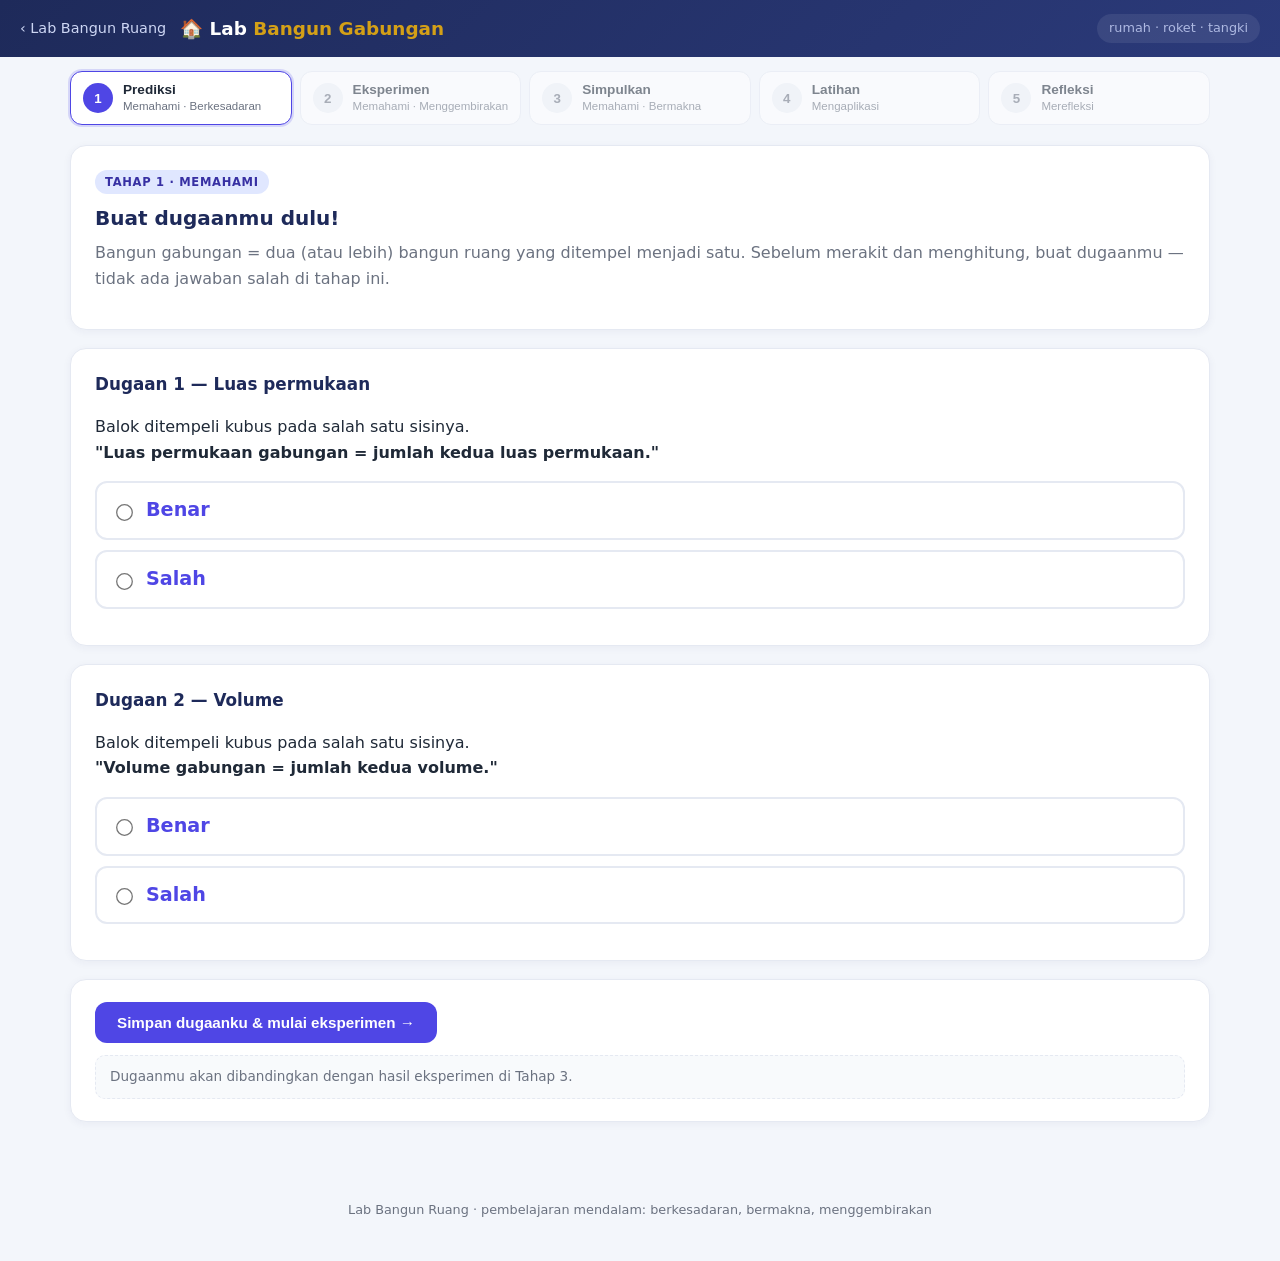
==== bangun-gabungan/index.html @ a7fea058 "Portal 6 lab: jaring-jaring, luas-permukaan, volume-brsd, bangun-gabungan, dunia-nyata Fondasi bersa" ====
<!DOCTYPE html>
<html lang="id">
<head>
<meta charset="UTF-8">
<meta name="viewport" content="width=device-width, initial-scale=1.0">
<title>Lab Bangun Gabungan — Lab Bangun Ruang</title>
<link rel="stylesheet" href="../assets/lab.css">
</head>
<body>

<header class="topbar">
  <a class="back" href="../index.html">‹ Lab Bangun Ruang</a>
  <div class="brand">🏠 Lab <b>Bangun Gabungan</b></div>
  <div class="sub">rumah · roket · tangki</div>
</header>

<nav class="stepper" id="stepper">
  <button class="step active" data-t="1"><span class="n">1</span><span class="t">Prediksi<small>Memahami · Berkesadaran</small></span></button>
  <button class="step" data-t="2" disabled><span class="n">2</span><span class="t">Eksperimen<small>Memahami · Menggembirakan</small></span></button>
  <button class="step" data-t="3" disabled><span class="n">3</span><span class="t">Simpulkan<small>Memahami · Bermakna</small></span></button>
  <button class="step" data-t="4" disabled><span class="n">4</span><span class="t">Latihan<small>Mengaplikasi</small></span></button>
  <button class="step" data-t="5" disabled><span class="n">5</span><span class="t">Refleksi<small>Merefleksi</small></span></button>
</nav>

<main>
<!-- ============ TAHAP 1 : PREDIKSI ============ -->
<section class="tahap active" id="tahap1">
  <div class="card">
    <span class="badge understand">Tahap 1 · Memahami</span>
    <h2>Buat dugaanmu dulu!</h2>
    <p class="lead">Bangun gabungan = dua (atau lebih) bangun ruang yang ditempel menjadi satu.
    Sebelum merakit dan menghitung, buat dugaanmu — tidak ada jawaban salah di tahap ini.</p>
  </div>
  <div class="card">
    <h3>Dugaan 1 — Luas permukaan</h3>
    <p>Balok ditempeli kubus pada salah satu sisinya.<br>
    <b>"Luas permukaan gabungan = jumlah kedua luas permukaan."</b></p>
    <div class="opts">
      <label class="opt"><input type="radio" name="p1" value="benar"><span class="big">Benar</span></label>
      <label class="opt"><input type="radio" name="p1" value="salah"><span class="big">Salah</span></label>
    </div>
  </div>
  <div class="card">
    <h3>Dugaan 2 — Volume</h3>
    <p>Balok ditempeli kubus pada salah satu sisinya.<br>
    <b>"Volume gabungan = jumlah kedua volume."</b></p>
    <div class="opts">
      <label class="opt"><input type="radio" name="p2" value="benar"><span class="big">Benar</span></label>
      <label class="opt"><input type="radio" name="p2" value="salah"><span class="big">Salah</span></label>
    </div>
  </div>
  <div class="card">
    <button class="btn btn-primary" id="btnPrediksi">Simpan dugaanku &amp; mulai eksperimen →</button>
    <div class="hint">Dugaanmu akan dibandingkan dengan hasil eksperimen di Tahap 3.</div>
  </div>
</section>

<!-- ============ TAHAP 2 : EKSPERIMEN ============ -->
<section class="tahap" id="tahap2">
  <div class="card">
    <span class="badge understand">Tahap 2 · Memahami</span>
    <h2>Eksperimen Bangun Gabungan</h2>
    <p class="lead">Rakit tiga bangun gabungan dalam 3D, tandai sisi yang menempel, lalu bedah hitungannya. Seret kanvas untuk memutar.</p>
    <div class="exp-pills" id="presetPills">
      <button class="pill active" data-p="rumah">🏠 Rumah</button>
      <button class="pill" data-p="roket">🚀 Roket</button>
      <button class="pill" data-p="tangki">🛢️ Tangki</button>
    </div>
    <div class="exp-pills" id="expPills">
      <button class="pill active" data-e="a">A · Rakit &amp; amati</button>
      <button class="pill" data-e="b">B · Bedah hitungan</button>
    </div>
  </div>
  <div class="lab-grid">
    <div class="canvas-wrap">
      <div class="canvas-tag" id="canvasTag">Rumah · rakit &amp; amati</div>
      <canvas id="c3d"></canvas>
      <div class="canvas-hint">seret untuk memutar · cubit/scroll untuk zoom</div>
    </div>
    <div>
      <div class="card" id="panelA">
        <h3>A · Rakit &amp; amati</h3>
        <p id="presetDesc"></p>
        <div class="btn-row">
          <button class="btn btn-primary" id="btnMark">🔴 Tandai sisi yang menempel</button>
        </div>
        <div id="volBox" style="margin-top:12px"></div>
        <div class="hint">Volume gabungan = jumlah volume tiap bagian. Tempelan <b>tidak</b> mengurangi volume — yang berkurang hanya luas permukaan!</div>
      </div>
      <div class="card" id="panelB" style="display:none">
        <h3>B · Bedah hitungan <span class="score-chip" id="bedahChip" style="display:none">✓ selesai</span></h3>
        <p>Preset: <b id="bedahPreset">Rumah</b></p>
        <div id="bedahBox"></div>
      </div>
      <div class="card">
        <button class="btn btn-primary" id="btnExpDone" disabled>Lanjut ke Simpulan →</button>
        <div class="hint" id="expHint">Lihat ketiga preset di A, lalu selesaikan bedah hitungan di B untuk membuka Tahap 3.</div>
      </div>
    </div>
  </div>
</section>

<!-- ============ TAHAP 3 : SIMPULKAN ============ -->
<section class="tahap" id="tahap3">
  <div class="card">
    <span class="badge understand">Tahap 3 · Memahami</span>
    <h2>Dugaanmu vs Kenyataan</h2>
    <div id="vsBox"></div>
  </div>
  <div class="card">
    <h3>📐 Konsep yang kita temukan</h3>
    <div class="formula">V gabungan = <span class="gold">V₁ + V₂ + …</span> &nbsp;·&nbsp; tempelan tidak mengurangi volume</div>
    <div class="formula">L gabungan = <span class="gold">L₁ + L₂ − 2 × L tempelan</span></div>
    <div class="eval"><strong>⚠️ Jebakan klasik!</strong> Sisi yang menempel <b>hilang dari pandangan</b> — satu sisi dari tiap bangun.
    Karena itu luas tempelan dikurangi <b>dua kali</b>. Inilah kesalahan paling umum saat menghitung luas bangun gabungan!</div>
  </div>
  <div class="card">
    <h3>🧠 Cek pemahaman cepat</h3>
    <div class="quiz-q">
      <p><b>1.</b> "Sisi yang menempel tetap dihitung dalam luas permukaan gabungan."</p>
      <div class="opts"><label class="opt"><input type="radio" name="cek1" value="benar"><span class="big">Benar</span></label><label class="opt"><input type="radio" name="cek1" value="salah"><span class="big">Salah</span></label></div>
      <div class="fb" id="fb-cek1"></div>
    </div>
    <div class="quiz-q">
      <p><b>2.</b> Kubus 2×2×2 ditempel kubus 2×2×2. Luas yang harus <b>dikurangi</b> dari jumlah kedua luas permukaan adalah …</p>
      <div class="opts"><label class="opt"><input type="radio" name="cek2" value="8"><span class="big">8</span></label><label class="opt"><input type="radio" name="cek2" value="16"><span class="big">16</span></label><label class="opt"><input type="radio" name="cek2" value="4"><span class="big">4</span></label></div>
      <div class="fb" id="fb-cek2"></div>
    </div>
    <button class="btn btn-primary" id="btnCek">Periksa &amp; lanjut ke Latihan →</button>
  </div>
</section>

<!-- ============ TAHAP 4 : LATIHAN ============ -->
<section class="tahap" id="tahap4">
  <div class="card">
    <span class="badge apply">Tahap 4 · Mengaplikasi</span>
    <h2>Terapkan pada soal</h2>
    <p class="lead">Nilai: <span class="score-chip" id="scoreChip">0 / 3</span></p>
  </div>
  <div class="quiz-q">
    <p><b>1. Volume gabungan.</b> Dua kubus berukuran 4×4×4 ditempel pada salah satu sisinya. Volume gabungannya = …</p>
    <input type="number" id="q1" placeholder="jawaban"> <button class="btn btn-ghost" data-check="1">Cek</button>
    <div class="fb" id="fb-q1"></div>
  </div>
  <div class="quiz-q">
    <p><b>2. Luas yang dikurangi.</b> Pada soal nomor 1, luas yang harus <b>dikurangi</b> dari jumlah kedua luas permukaan adalah …</p>
    <div class="opts">
      <label class="opt"><input type="radio" name="rq2" value="16"><span class="big">16</span></label>
      <label class="opt"><input type="radio" name="rq2" value="32"><span class="big">32</span></label>
      <label class="opt"><input type="radio" name="rq2" value="64"><span class="big">64</span></label>
    </div>
    <button class="btn btn-ghost" data-check="2">Cek</button>
    <div class="fb" id="fb-q2"></div>
  </div>
  <div class="quiz-q">
    <p><b>3. Rumah mini.</b> Balok 5×3×2 (LP = 62) ditempeli limas beralas 5×3 (LP limas = 55). Luas permukaan gabungannya = …</p>
    <div class="opts">
      <label class="opt"><input type="radio" name="rq3" value="72"><span class="big">72</span></label>
      <label class="opt"><input type="radio" name="rq3" value="87"><span class="big">87</span></label>
      <label class="opt"><input type="radio" name="rq3" value="102"><span class="big">102</span></label>
    </div>
    <button class="btn btn-ghost" data-check="3">Cek</button>
    <div class="fb" id="fb-q3"></div>
  </div>
  <div class="card">
    <button class="btn btn-primary" id="btnLatDone" disabled>Lanjut ke Refleksi →</button>
    <div class="hint">Jawab minimal 2 dari 3 soal dengan benar untuk membuka Tahap 5.</div>
  </div>
</section>

<!-- ============ TAHAP 5 : REFLEKSI ============ -->
<section class="tahap" id="tahap5">
  <div class="card">
    <span class="badge reflect">Tahap 5 · Merefleksi</span>
    <h2>Apa yang berubah dalam pikiranmu?</h2>
    <div id="refleksiVs"></div>
  </div>
  <div class="card">
    <h3>✍️ Simpulan dengan bahasamu sendiri</h3>
    <p>Mengapa volume gabungan tinggal dijumlah, tetapi luas permukaan gabungan harus dikurangi?</p>
    <textarea id="refTeks" placeholder="Contoh: Volume tinggal dijumlah karena … sedangkan luas permukaan …"></textarea>
  </div>
  <div class="card">
    <h3>💛 Seberapa menggembirakan lab ini?</h3>
    <div class="stars" id="stars"><span data-s="1">★</span><span data-s="2">★</span><span data-s="3">★</span><span data-s="4">★</span><span data-s="5">★</span></div>
    <div class="btn-row"><button class="btn btn-primary" id="btnFinish">Selesaikan lab 🎉</button></div>
  </div>
  <div class="card" id="finishCard" style="display:none">
    <h3>🎓 Lab selesai!</h3>
    <div id="finishSum"></div>
  </div>
</section>
</main>

<footer>Lab Bangun Ruang · pembelajaran mendalam: berkesadaran, bermakna, menggembirakan</footer>

<script src="../assets/vendor/three.min.js"></script>
<script src="../assets/core.js"></script>
<script src="js/app.js"></script>
</body>
</html>
---- assets/lab.css ----
:root{
  --navy:#1e2a5a; --indigo:#4f46e5; --indigo-d:#4338ca;
  --gold:#d4a017; --teal:#0d9488;
  --bg:#f3f6fb; --card:#ffffff; --ink:#1f2937; --muted:#6b7280;
  --line:#e5e9f2; --ok:#16a34a; --warn:#d97706; --bad:#dc2626;
  --radius:16px;
}
*{box-sizing:border-box}
html,body{margin:0;padding:0}
body{
  font-family:"Segoe UI",system-ui,-apple-system,Roboto,"Helvetica Neue",Arial,sans-serif;
  background:var(--bg); color:var(--ink); line-height:1.6;
}
.topbar{
  background:linear-gradient(135deg,var(--navy),#2b3a7a);
  color:#fff; padding:14px 20px; display:flex; align-items:center; gap:14px;
  position:sticky; top:0; z-index:50;
}
.topbar .back{color:#cdd6f4; text-decoration:none; font-size:.9rem; white-space:nowrap}
.topbar .back:hover{color:#fff}
.topbar .brand{font-size:1.15rem; font-weight:700}
.topbar .brand b{color:var(--gold)}
.topbar .sub{margin-left:auto; font-size:.8rem; color:#aeb9e2; background:rgba(255,255,255,.08);
  padding:4px 12px; border-radius:999px}
.stepper{
  display:flex; gap:8px; padding:14px 20px; max-width:1180px; margin:0 auto;
  overflow-x:auto;
}
.step{
  flex:1; min-width:150px; border:1px solid var(--line); background:var(--card);
  border-radius:12px; padding:10px 12px; cursor:pointer; text-align:left;
  display:flex; gap:10px; align-items:center; transition:.2s; color:var(--ink);
}
.step .n{width:30px;height:30px;border-radius:50%;background:#eef1f7;color:var(--muted);
  display:flex;align-items:center;justify-content:center;font-weight:700;flex:none}
.step .t{font-size:.85rem; font-weight:600; line-height:1.25}
.step .t small{display:block;font-weight:400;color:var(--muted);font-size:.72rem}
.step.active{border-color:var(--indigo); box-shadow:0 0 0 2px rgba(79,70,229,.18)}
.step.active .n{background:var(--indigo); color:#fff}
.step.done .n{background:var(--ok); color:#fff}
.step:disabled{opacity:.55; cursor:not-allowed}
main{max-width:1180px; margin:0 auto; padding:6px 20px 60px}
.tahap{display:none; animation:fade .3s ease}
.tahap.active{display:block}
@keyframes fade{from{opacity:0; transform:translateY(6px)} to{opacity:1; transform:none}}
.card{background:var(--card); border:1px solid var(--line); border-radius:var(--radius);
  padding:22px 24px; margin-bottom:18px; box-shadow:0 2px 8px rgba(30,42,90,.05)}
.card h2{margin:0 0 6px; font-size:1.25rem; color:var(--navy)}
.card h3{margin:0 0 8px; font-size:1.05rem; color:var(--navy)}
.card p.lead{color:var(--muted); margin-top:0}
.badge{display:inline-block; font-size:.72rem; font-weight:700; letter-spacing:.06em;
  padding:3px 10px; border-radius:999px; margin-bottom:8px; text-transform:uppercase}
.badge.understand{background:#e0e7ff; color:#3730a3}
.badge.apply{background:#d1fae5; color:#065f46}
.badge.reflect{background:#fef3c7; color:#92400e}
.btn{display:inline-block; border:none; cursor:pointer; font-weight:700; font-size:.95rem;
  padding:12px 22px; border-radius:12px; transition:.15s; text-decoration:none}
.btn-primary{background:var(--indigo); color:#fff}
.btn-primary:hover{background:var(--indigo-d)}
.btn-primary:disabled{background:#a5b4fc; cursor:not-allowed}
.btn-ghost{background:#eef1f7; color:var(--navy)}
.btn-row{display:flex; gap:10px; flex-wrap:wrap; margin-top:14px}
.opts{display:grid; gap:10px; margin:14px 0}
.opt{display:flex; gap:12px; align-items:center; border:2px solid var(--line);
  border-radius:12px; padding:12px 16px; cursor:pointer; transition:.15s; background:#fff}
.opt:hover{border-color:#c7d2fe}
.opt input{transform:scale(1.3); accent-color:var(--indigo)}
.opt.sel{border-color:var(--indigo); background:#eef2ff}
.opt .big{font-size:1.2rem; font-weight:800; color:var(--indigo)}
.hint{font-size:.85rem; color:var(--muted); background:#f8fafc; border:1px dashed var(--line);
  border-radius:10px; padding:10px 14px; margin-top:12px}
.formula{background:#1e2a5a; color:#fff; border-radius:12px; padding:14px 18px;
  font-size:1.05rem; margin:12px 0; text-align:center}
.formula .gold{color:var(--gold); font-weight:800}
.lab-grid{display:grid; grid-template-columns:1.5fr 1fr; gap:18px; align-items:start}
@media(max-width:900px){.lab-grid{grid-template-columns:1fr}}
.canvas-wrap{position:relative; background:linear-gradient(#eef3fa,#e2e9f5);
  border:1px solid var(--line); border-radius:var(--radius); overflow:hidden; min-height:420px}
.canvas-wrap canvas{display:block; width:100%; height:480px; touch-action:none; cursor:grab}
.canvas-tag{position:absolute; top:12px; left:12px; background:rgba(30,42,90,.85); color:#fff;
  font-size:.75rem; padding:5px 12px; border-radius:999px}
.canvas-hint{position:absolute; bottom:10px; right:12px; font-size:.72rem; color:var(--muted);
  background:rgba(255,255,255,.8); padding:3px 10px; border-radius:999px}
.exp-pills{display:flex; gap:8px; flex-wrap:wrap; margin-bottom:14px}
.pill{border:2px solid var(--line); background:#fff; border-radius:999px; padding:8px 16px;
  font-weight:700; font-size:.85rem; cursor:pointer; color:var(--ink)}
.pill.active{background:var(--navy); color:#fff; border-color:var(--navy)}
.eval{background:#eef2ff; border:1px solid #c7d2fe; border-radius:12px; padding:14px 16px; margin-top:14px}
.eval strong{color:var(--indigo)}
.eval.ok{background:#ecfdf5; border-color:#6ee7b7}
.eval.ok strong{color:var(--ok)}
.kv{display:flex; justify-content:space-between; padding:6px 0; border-bottom:1px dashed var(--line); font-size:.92rem}
.kv:last-child{border-bottom:none}
input[type=range]{width:100%; accent-color:var(--indigo)}
textarea{width:100%; min-height:110px; border:2px solid var(--line); border-radius:12px;
  padding:12px 14px; font:inherit; resize:vertical}
textarea:focus{outline:none; border-color:var(--indigo)}
input[type=text],input[type=number]{border:2px solid var(--line); border-radius:10px;
  padding:10px 14px; font:inherit; width:220px; max-width:100%}
input[type=text]:focus,input[type=number]:focus{outline:none; border-color:var(--indigo)}
.quiz-q{border:1px solid var(--line); border-radius:12px; padding:16px 18px; margin-bottom:14px; background:#fff}
.quiz-q .fb{margin-top:10px; font-weight:600; display:none}
.quiz-q .fb.show{display:block}
.quiz-q .fb.ok{color:var(--ok)} .quiz-q .fb.no{color:var(--bad)}
.stars{display:flex; gap:6px; font-size:2rem; cursor:pointer}
.stars span{color:#d1d5db; transition:.15s}
.stars span.on{color:var(--gold)}
.score-chip{display:inline-block; background:var(--navy); color:#fff; font-weight:800;
  padding:6px 16px; border-radius:999px}
.diagram{display:flex; gap:18px; align-items:center; justify-content:center; flex-wrap:wrap; margin:10px 0}
footer{max-width:1180px; margin:0 auto; padding:0 20px 40px; color:var(--muted); font-size:.8rem; text-align:center}
.pulse{animation:pulse 1.6s infinite}
@keyframes pulse{0%,100%{box-shadow:0 0 0 0 rgba(79,70,229,.35)}50%{box-shadow:0 0 0 10px rgba(79,70,229,0)}}
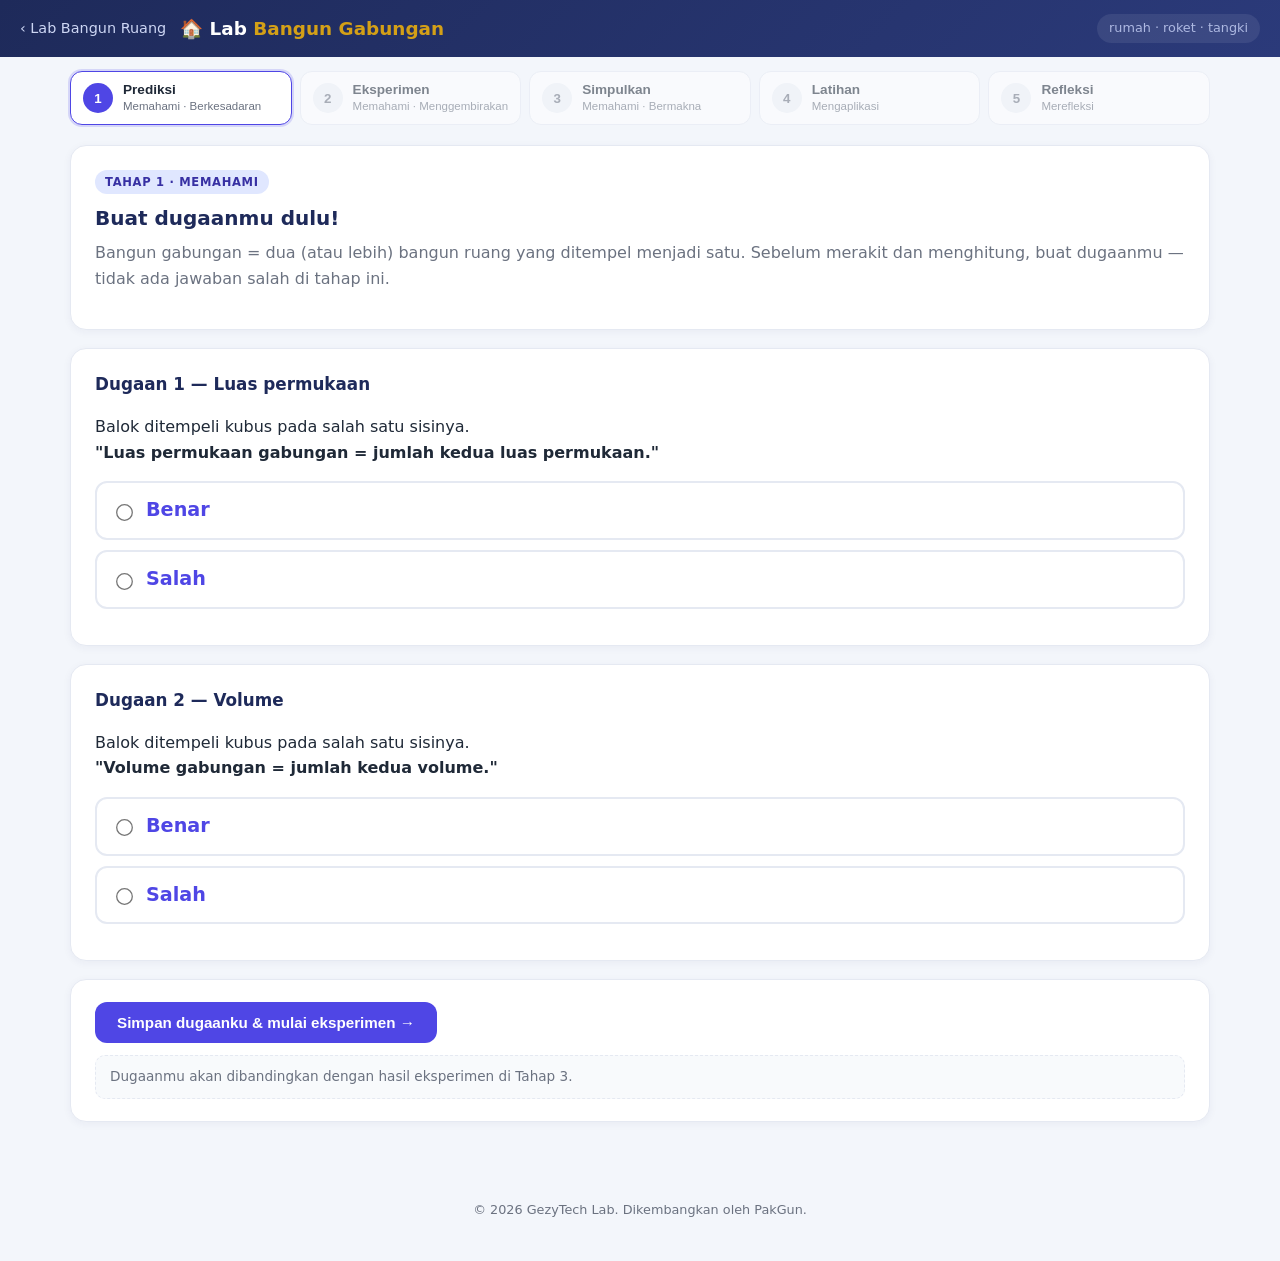
==== commit bf8d6021: "Footer: © 2026 GezyTech Lab. Dikembangkan oleh PakGun." ====
--- a/bangun-gabungan/index.html
+++ b/bangun-gabungan/index.html
@@ -192,7 +192,7 @@
 </section>
 </main>
 
-<footer>Lab Bangun Ruang · pembelajaran mendalam: berkesadaran, bermakna, menggembirakan</footer>
+<footer>© 2026 GezyTech Lab. Dikembangkan oleh PakGun.</footer>
 
 <script src="../assets/vendor/three.min.js"></script>
 <script src="../assets/core.js"></script>
